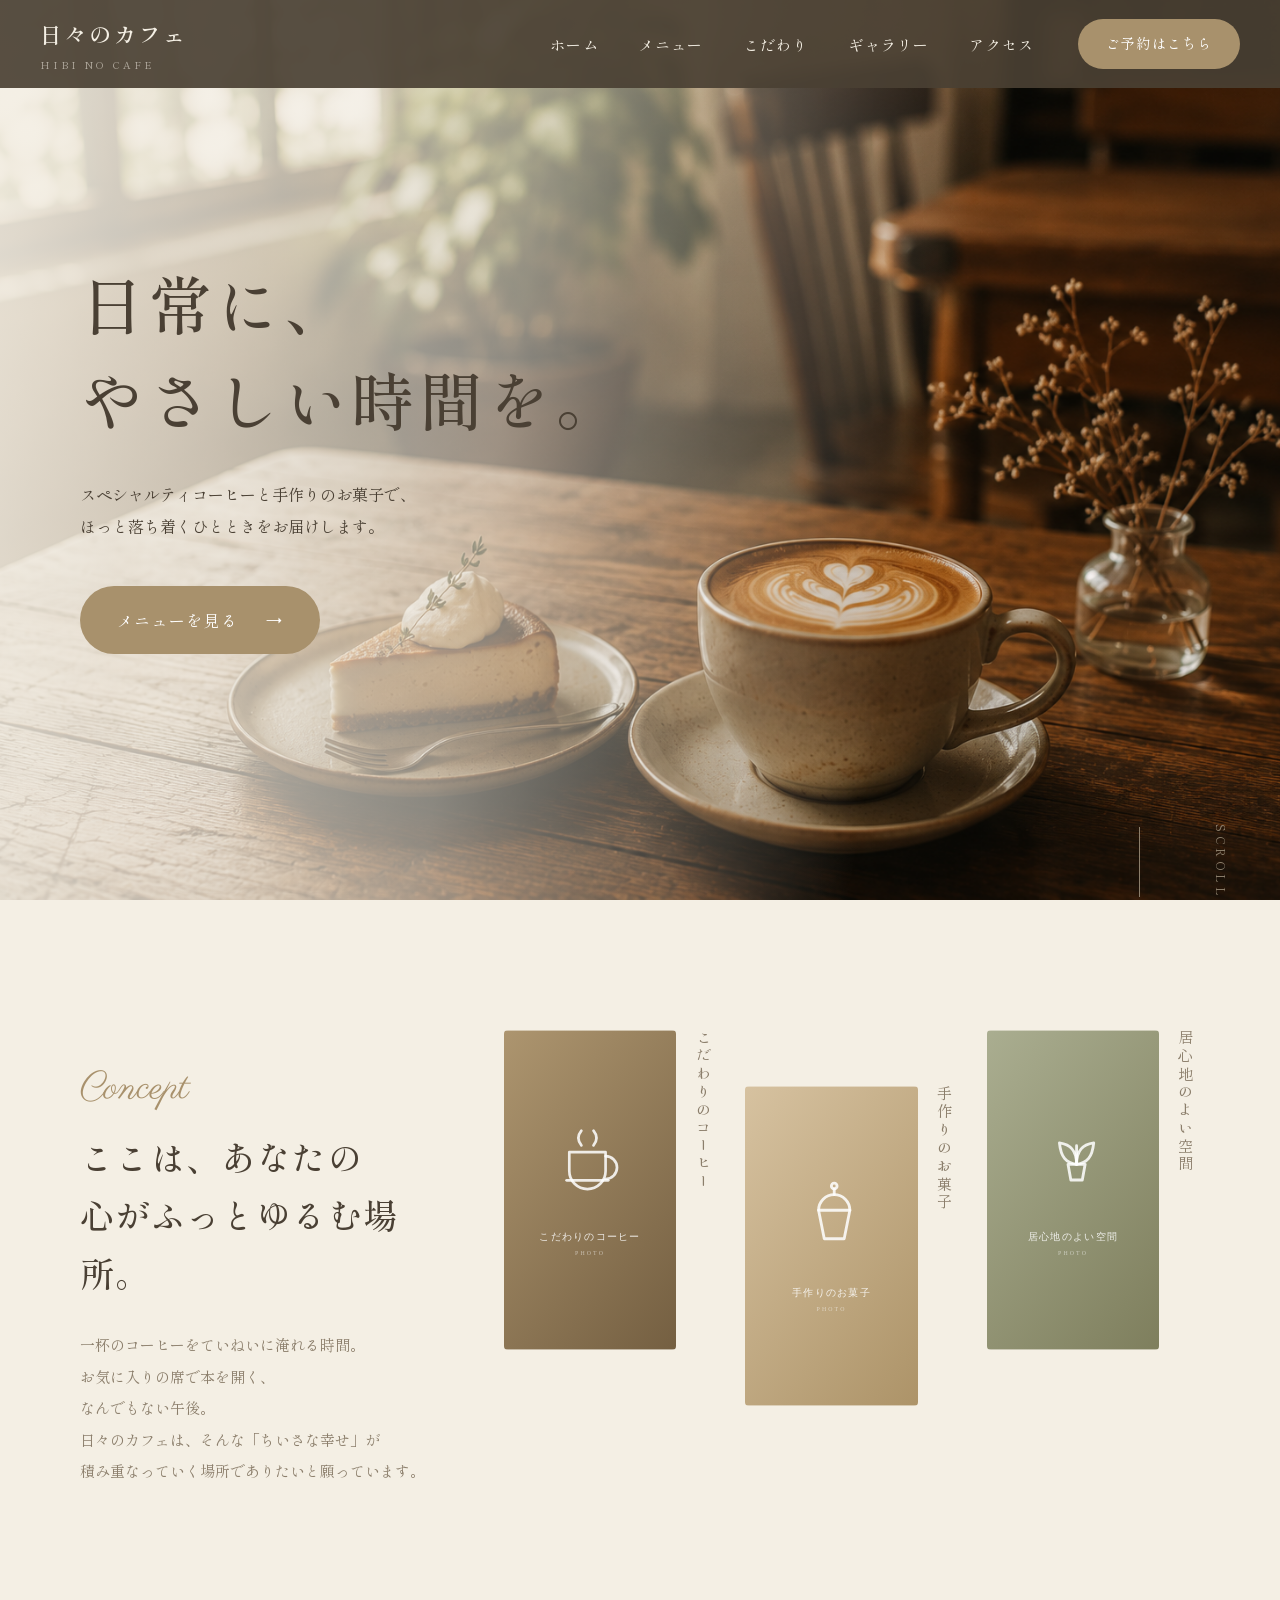
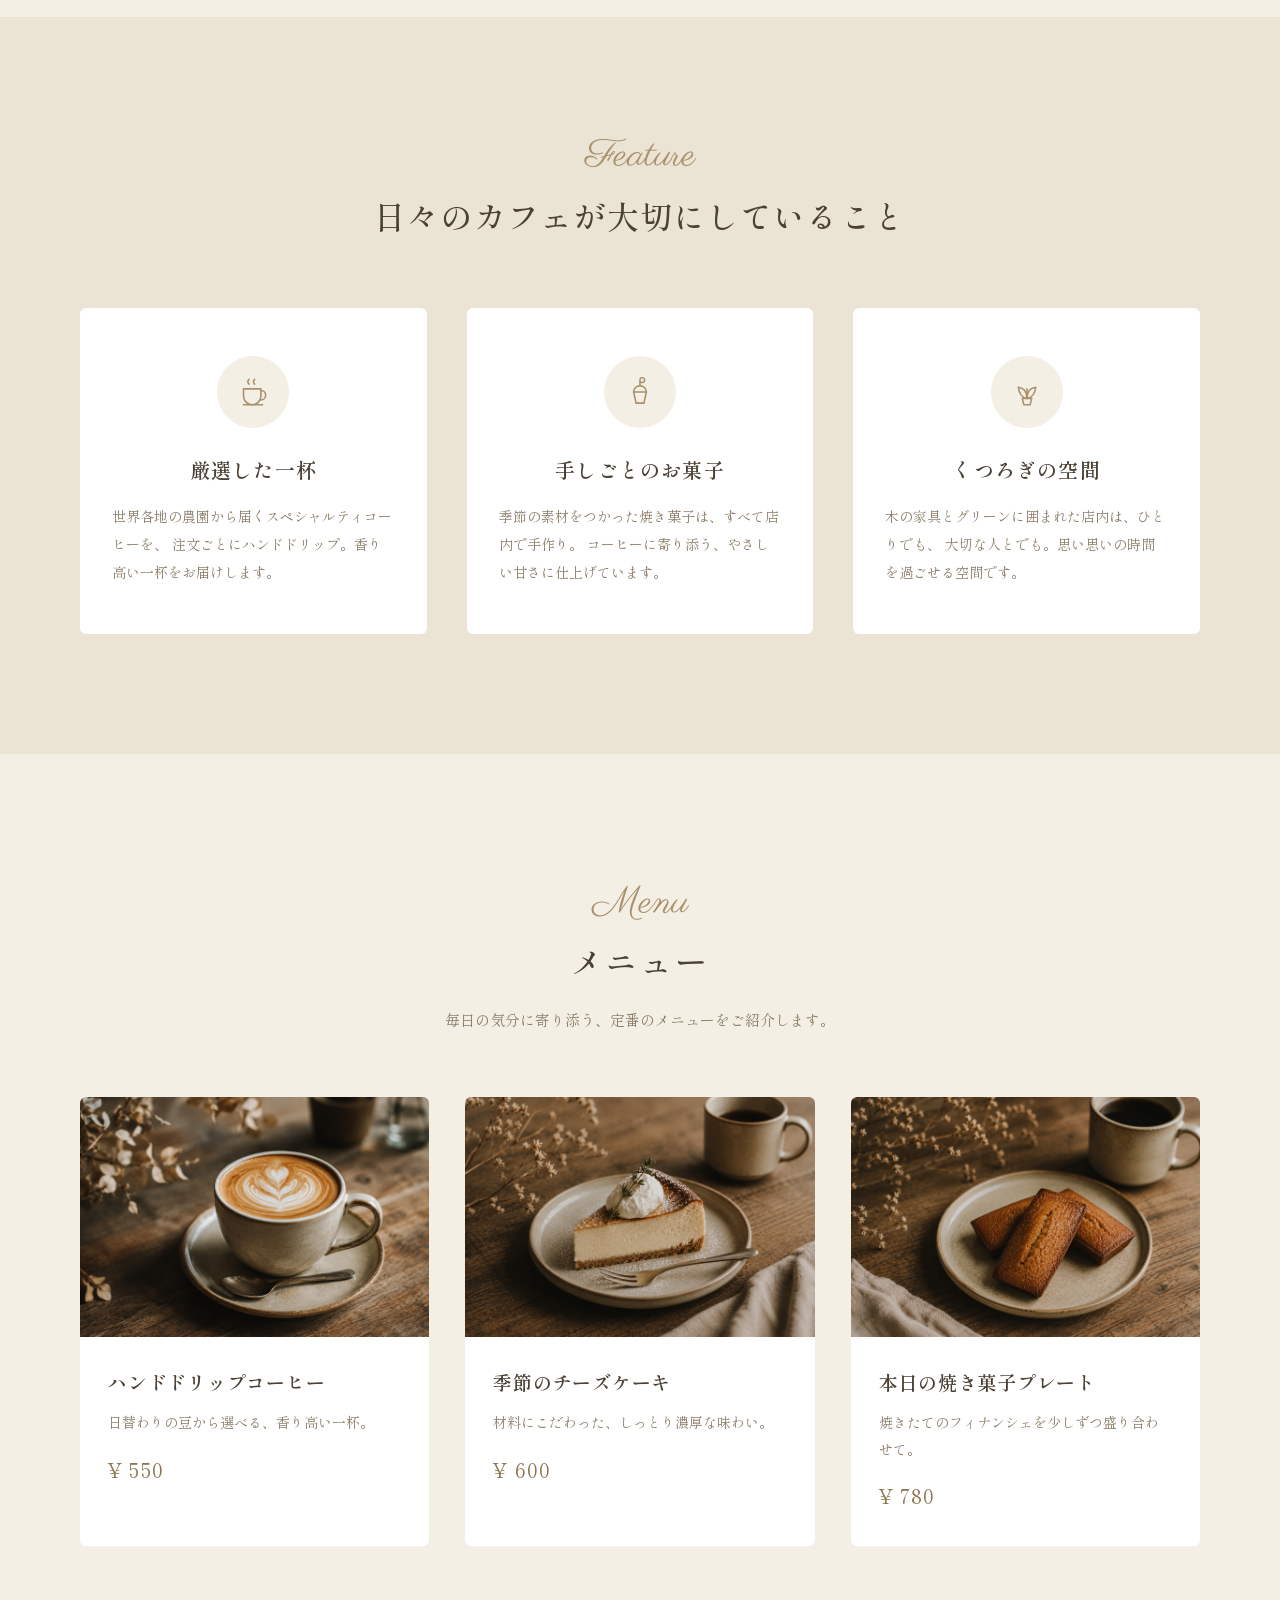
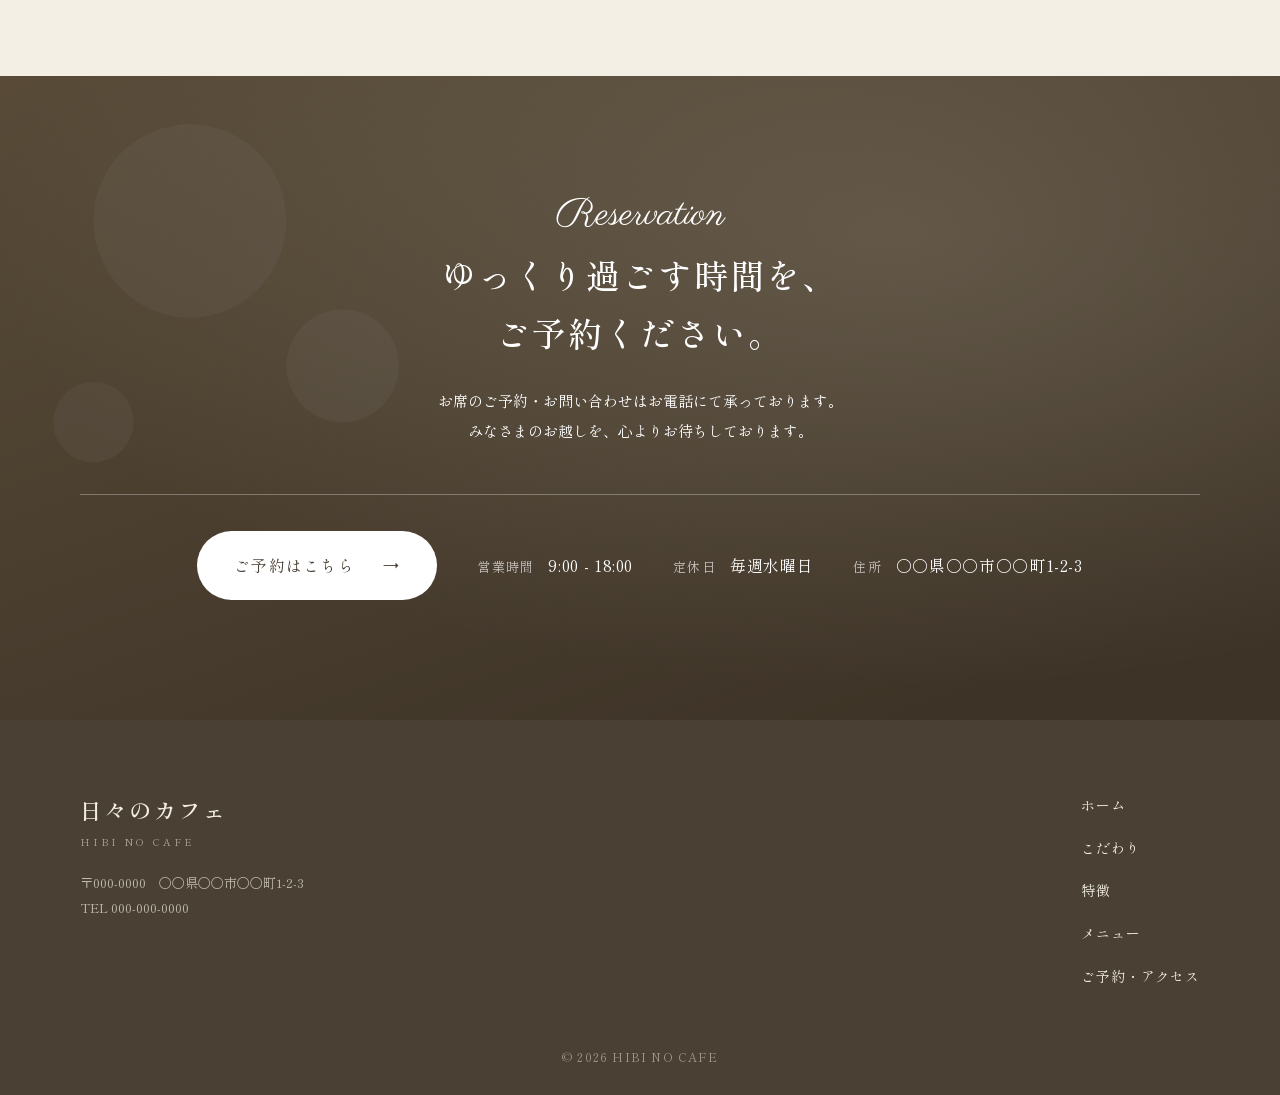
==== index.html @ e7a0b488 "Add files via upload" ====
<!DOCTYPE html>
<html lang="ja">
<head>
  <meta charset="UTF-8">
  <meta name="viewport" content="width=device-width, initial-scale=1.0">
  <title>日々のカフェ｜HIBI NO CAFE</title>
  <meta name="description" content="スペシャルティコーヒーと手作りのお菓子で、ほっと落ち着くひとときをお届けするカフェ「日々のカフェ」。">

  <!-- ファビコン -->
  <link rel="icon" href="./favicon/favicon.svg" type="image/svg+xml">

  <!-- Webフォント（Google Fonts） -->
  <link rel="preconnect" href="https://fonts.googleapis.com">
  <link rel="preconnect" href="https://fonts.gstatic.com" crossorigin>
  <link href="https://fonts.googleapis.com/css2?family=Shippori+Mincho:wght@400;500;600&family=Parisienne&display=swap" rel="stylesheet">

  <!-- CSS（reset.css を先に読み込む） -->
  <link rel="stylesheet" href="./assets/css/reset.css">
  <link rel="stylesheet" href="./assets/css/style.css">
</head>
<body>

  <!-- ヘッダー（parts/header.html を JS で読み込み） -->
  <div data-include="./parts/header.html"></div>

  <!-- ドロワーメニュー（parts/drawer.html を JS で読み込み） -->
  <div data-include="./parts/drawer.html"></div>

  <main>

    <!-- ============================================
         FV（ファーストビュー）
    ============================================= -->
    <section class="fv" id="fv">
      <div class="fv__bg">
        <img src="./assets/img/main-image.png" alt="やわらかな光が差し込む日々のカフェの店内">
      </div>

      <div class="fv__inner">
        <h1 class="fv__title">日常に、<br>やさしい時間を。</h1>
        <p class="fv__lead">
          スペシャルティコーヒーと手作りのお菓子で、<br>
          ほっと落ち着くひとときをお届けします。
        </p>
        <a href="#service" class="fv__button button">
          <span class="button__label">メニューを見る</span>
          <span class="button__arrow" aria-hidden="true">→</span>
        </a>
      </div>

      <span class="fv__scroll" aria-hidden="true">SCROLL</span>
    </section>


    <!-- ============================================
         コンセプト
    ============================================= -->
    <section class="concept" id="concept">
      <div class="concept__inner">
        <div class="concept__head">
          <p class="concept__label">Concept</p>
          <h2 class="concept__title">ここは、あなたの<br>心がふっとゆるむ場所。</h2>
          <p class="concept__text">
            一杯のコーヒーをていねいに淹れる時間。<br>
            お気に入りの席で本を開く、<br>なんでもない午後。<br>
            日々のカフェは、そんな「ちいさな幸せ」が<br>
            積み重なっていく場所でありたいと願っています。
          </p>
        </div>

        <div class="concept__gallery">
          <figure class="concept__item">
            <img class="concept__img" src="./assets/img/concept-01.svg" alt="ハンドドリップで淹れるコーヒー">
            <figcaption class="concept__caption">こだわりのコーヒー</figcaption>
          </figure>
          <figure class="concept__item concept__item--offset">
            <img class="concept__img" src="./assets/img/concept-02.svg" alt="店内で焼き上げる手作りのお菓子">
            <figcaption class="concept__caption">手作りのお菓子</figcaption>
          </figure>
          <figure class="concept__item">
            <img class="concept__img" src="./assets/img/concept-03.svg" alt="木の温もりを感じる落ち着いた店内">
            <figcaption class="concept__caption">居心地のよい空間</figcaption>
          </figure>
        </div>
      </div>
    </section>


    <!-- ============================================
         特徴
    ============================================= -->
    <section class="feature" id="feature">
      <div class="feature__inner">
        <header class="feature__head">
          <p class="feature__label">Feature</p>
          <h2 class="feature__title">日々のカフェが大切にしていること</h2>
        </header>

        <ul class="feature__list">
          <li class="feature__item">
            <span class="feature__icon" aria-hidden="true">
              <svg viewBox="0 0 48 48" fill="none" stroke="currentColor" stroke-width="2" stroke-linecap="round" stroke-linejoin="round">
                <path d="M12 20h22v9a11 11 0 0 1-22 0z"/>
                <path d="M34 22a6 6 0 0 1 0 12"/>
                <path d="M12 40h24"/>
                <path d="M19 14c-2-2-2-4 0-6"/>
                <path d="M26 14c-2-2-2-4 0-6"/>
              </svg>
            </span>
            <h3 class="feature__item-title">厳選した一杯</h3>
            <p class="feature__item-text">
              世界各地の農園から届くスペシャルティコーヒーを、
              注文ごとにハンドドリップ。香り高い一杯をお届けします。
            </p>
          </li>

          <li class="feature__item">
            <span class="feature__icon" aria-hidden="true">
              <svg viewBox="0 0 48 48" fill="none" stroke="currentColor" stroke-width="2" stroke-linecap="round" stroke-linejoin="round">
                <path d="M16 24h16l-3 14H19z"/>
                <path d="M16 24a8 8 0 0 1 16 0"/>
                <path d="M24 16v-6"/>
                <path d="M24 10a3 3 0 1 0 0-2"/>
              </svg>
            </span>
            <h3 class="feature__item-title">手しごとのお菓子</h3>
            <p class="feature__item-text">
              季節の素材をつかった焼き菓子は、すべて店内で手作り。
              コーヒーに寄り添う、やさしい甘さに仕上げています。
            </p>
          </li>

          <li class="feature__item">
            <span class="feature__icon" aria-hidden="true">
              <svg viewBox="0 0 48 48" fill="none" stroke="currentColor" stroke-width="2" stroke-linecap="round" stroke-linejoin="round">
                <path d="M18 32h12l-2 8H20z"/>
                <path d="M24 32c0-9-4-13-11-14 1 9 4 13 11 14z"/>
                <path d="M24 32c0-9 4-13 11-14-1 9-4 13-11 14z"/>
                <path d="M24 32V20"/>
              </svg>
            </span>
            <h3 class="feature__item-title">くつろぎの空間</h3>
            <p class="feature__item-text">
              木の家具とグリーンに囲まれた店内は、ひとりでも、
              大切な人とでも。思い思いの時間を過ごせる空間です。
            </p>
          </li>
        </ul>
      </div>
    </section>


    <!-- ============================================
         商品 / サービス（メニュー）
    ============================================= -->
    <section class="service" id="service">
      <div class="service__inner">
        <header class="service__head">
          <p class="service__label">Menu</p>
          <h2 class="service__title">メニュー</h2>
          <p class="service__text">毎日の気分に寄り添う、定番のメニューをご紹介します。</p>
        </header>

        <div class="service__list">
          <article class="service__card">
            <div class="service__thumb">
              <img src="./assets/img/coffee1.png" alt="ハンドドリップコーヒー">
            </div>
            <div class="service__body">
              <h3 class="service__name">ハンドドリップコーヒー</h3>
              <p class="service__desc">日替わりの豆から選べる、香り高い一杯。</p>
              <p class="service__price">¥ 550</p>
            </div>
          </article>

          <article class="service__card">
            <div class="service__thumb">
              <img src="./assets/img/sweets1.png" alt="季節のチーズケーキ">
            </div>
            <div class="service__body">
              <h3 class="service__name">季節のチーズケーキ</h3>
              <p class="service__desc">材料にこだわった、しっとり濃厚な味わい。</p>
              <p class="service__price">¥ 600</p>
            </div>
          </article>

          <article class="service__card">
            <div class="service__thumb">
              <img src="./assets/img/sweets2.png" alt="本日の焼き菓子プレート">
            </div>
            <div class="service__body">
              <h3 class="service__name">本日の焼き菓子プレート</h3>
              <p class="service__desc">焼きたてのフィナンシェを少しずつ盛り合わせて。</p>
              <p class="service__price">¥ 780</p>
            </div>
          </article>
        </div>
      </div>
    </section>


    <!-- ============================================
         CTA（予約・アクセス）
    ============================================= -->
    <section class="cta" id="cta">
      <div class="cta__bg">
        <img src="./assets/img/cta.svg" alt="">
      </div>
      <div class="cta__inner">
        <p class="cta__label">Reservation</p>
        <h2 class="cta__title">ゆっくり過ごす時間を、<br>ご予約ください。</h2>
        <p class="cta__text">
          お席のご予約・お問い合わせはお電話にて承っております。<br>
          みなさまのお越しを、心よりお待ちしております。
        </p>
        <!-- 予約ボタンと営業情報をラップ：横並び時の余白と上線を統一する -->
        <div class="cta__bottom">
          <a href="tel:000-000-0000" class="cta__button button button--light">
            <span class="button__label">ご予約はこちら</span>
            <span class="button__arrow" aria-hidden="true">→</span>
          </a>

          <dl class="cta__info">
            <div class="cta__info-row">
              <dt class="cta__info-label">営業時間</dt>
              <dd class="cta__info-data">9:00 - 18:00</dd>
            </div>
            <div class="cta__info-row">
              <dt class="cta__info-label">定休日</dt>
              <dd class="cta__info-data">毎週水曜日</dd>
            </div>
            <div class="cta__info-row">
              <dt class="cta__info-label">住所</dt>
              <dd class="cta__info-data">○○県○○市○○町1-2-3</dd>
            </div>
          </dl>
        </div>
      </div>
    </section>

  </main>

  <!-- フッター（parts/footer.html を JS で読み込み） -->
  <div data-include="./parts/footer.html"></div>

  <script src="./assets/js/main.js"></script>
</body>
</html>
---- assets/css/style.css ----
@charset "UTF-8";
/* ============================================================
   Sass 変数 & mixin
   - このファイル（style.scss）がソースです
   - コンパイルすると同じ階層に style.css が出力されます
   - HTML からは style.css を読み込みます
============================================================ */
/* ============================================================
   カラー・フォント・レイアウト（CSSカスタムプロパティ）
============================================================ */
:root {
  /* カラー */
  --color-bg: #f4efe4; /* ベースの生成り色 */
  --color-bg-deep: #ebe3d3; /* 一段濃い背景色 */
  --color-text: #4a4034; /* 基本のテキスト（こげ茶） */
  --color-text-light: #8b7e6b; /* 補助テキスト */
  --color-accent: #a8916c; /* ボタンなどのアクセント（茶） */
  --color-accent-dark: #8d764f; /* アクセントの濃い色 */
  --color-white: #ffffff;
  /* フォント */
  --font-mincho: "Shippori Mincho", "Yu Mincho", "游明朝", serif;
  --font-script: "Parisienne", cursive;
  /* レイアウト */
  --container: 1200px; /* コンテンツ最大幅 */
  --header-height: 88px; /* ヘッダーの高さ */
}

/* ============================================================
   ベース
============================================================ */
html {
  scroll-behavior: smooth;
  overflow-x: hidden;
}

body {
  font-family: var(--font-mincho);
  color: var(--color-text);
  background-color: var(--color-bg);
  line-height: 1.8;
  font-size: 16px;
  overflow-x: hidden;
  -webkit-font-smoothing: antialiased;
}
body.is-drawer-open {
  overflow: hidden;
}

img {
  display: block;
}

.concept__inner,
.feature__inner,
.service__inner,
.cta__inner,
.footer__inner {
  width: 100%;
  max-width: var(--container);
  margin: 0 auto;
  padding-left: 40px;
  padding-right: 40px;
}

section[id] {
  scroll-margin-top: var(--header-height);
}

/* ============================================================
   共通：見出しラベル（Concept / Feature など筆記体の小見出し）
============================================================ */
.concept__label,
.feature__label,
.service__label,
.cta__label {
  font-family: var(--font-script);
  font-size: 38px;
  line-height: 1;
  color: var(--color-accent);
}

/* ============================================================
   共通：ボタン
============================================================ */
.button {
  display: inline-flex;
  align-items: center;
  justify-content: center;
  gap: 28px;
  min-width: 240px;
  padding: 20px 34px;
  background-color: var(--color-accent);
  color: var(--color-white);
  font-size: 16px;
  letter-spacing: 0.08em;
  border-radius: 999px;
  transition: background-color 0.3s ease, transform 0.3s ease;
}
.button__arrow {
  transition: transform 0.3s ease;
}
.button:hover {
  background-color: var(--color-accent-dark);
  transform: translateY(-3px);
}
.button:hover .button__arrow {
  transform: translateX(6px);
}
.button--light {
  background-color: var(--color-white);
  color: var(--color-text);
}
.button--light:hover {
  background-color: var(--color-bg);
}

/* ============================================================
   ヘッダー
============================================================ */
.header {
  position: fixed;
  top: 0;
  left: 0;
  z-index: 100;
  width: 100%;
  height: var(--header-height);
  transition: background-color 0.3s ease, box-shadow 0.3s ease;
}
.header.is-scrolled {
  background-color: rgba(244, 239, 228, 0.95);
  box-shadow: 0 2px 16px rgba(74, 64, 52, 0.08);
}
.header__inner {
  display: flex;
  align-items: center;
  height: 100%;
  padding: 0 40px;
  background-color: rgba(74, 64, 52, 0.92);
}
.header__logo {
  display: block;
  margin-right: auto;
}
.header__logo-main {
  display: block;
  font-size: 22px;
  font-weight: 600;
  letter-spacing: 0.12em;
  color: var(--color-bg);
}
.header__logo-sub {
  display: block;
  margin-top: 2px;
  font-size: 10px;
  letter-spacing: 0.3em;
  color: rgba(244, 239, 228, 0.6);
}
.header__nav-list {
  display: flex;
  gap: 40px;
}
.header__nav-link {
  position: relative;
  font-size: 15px;
  letter-spacing: 0.08em;
  padding-bottom: 4px;
  color: var(--color-bg);
}
.header__nav-link::after {
  content: "";
  position: absolute;
  left: 0;
  bottom: 0;
  width: 100%;
  height: 1px;
  background-color: var(--color-accent);
  transform: scaleX(0);
  transform-origin: left;
  transition: transform 0.3s ease;
}
.header__nav-link:hover::after {
  transform: scaleX(1);
}
.header__reserve {
  margin-left: 44px;
  padding: 12px 28px;
  background-color: var(--color-accent);
  color: var(--color-white);
  font-size: 14px;
  letter-spacing: 0.08em;
  border-radius: 999px;
  transition: background-color 0.3s ease;
}
.header__reserve:hover {
  background-color: var(--color-accent-dark);
}
.header__burger {
  display: none;
  width: 40px;
  height: 40px;
  margin-left: 24px;
  flex-direction: column;
  justify-content: center;
  align-items: center;
  gap: 7px;
}
.header__burger.is-open .header__burger-line:nth-child(1) {
  transform: translateY(8.5px) rotate(45deg);
}
.header__burger.is-open .header__burger-line:nth-child(2) {
  opacity: 0;
}
.header__burger.is-open .header__burger-line:nth-child(3) {
  transform: translateY(-8.5px) rotate(-45deg);
}
.header__burger-line {
  display: block;
  width: 26px;
  height: 1.5px;
  background-color: var(--color-bg);
  transition: transform 0.3s ease, opacity 0.3s ease;
}

/* ============================================================
   ドロワーメニュー
============================================================ */
.drawer {
  position: fixed;
  inset: 0;
  z-index: 90;
  visibility: hidden;
  opacity: 0;
  overflow: hidden;
  transition: opacity 0.3s ease, visibility 0.3s ease;
}
.drawer.is-open {
  visibility: visible;
  opacity: 1;
}
.drawer.is-open .drawer__body {
  transform: translateX(0);
}
.drawer__overlay {
  position: absolute;
  inset: 0;
  background-color: rgba(40, 34, 27, 0.45);
}
.drawer__body {
  position: absolute;
  top: 0;
  right: 0;
  width: 320px;
  max-width: 80%;
  height: 100%;
  padding: 120px 40px 40px;
  background-color: var(--color-bg);
  transform: translateX(100%);
  transition: transform 0.4s ease;
}
.drawer__logo {
  font-size: 20px;
  font-weight: 600;
  letter-spacing: 0.12em;
  margin-bottom: 32px;
}
.drawer__item + .drawer__item {
  border-top: 1px solid rgba(74, 64, 52, 0.12);
}
.drawer__link {
  display: block;
  padding: 18px 4px;
  font-size: 16px;
  letter-spacing: 0.06em;
}
.drawer__reserve {
  display: block;
  margin-top: 32px;
  padding: 16px;
  text-align: center;
  background-color: var(--color-accent);
  color: var(--color-white);
  border-radius: 999px;
  letter-spacing: 0.08em;
}

/* ============================================================
   FV（ファーストビュー）
============================================================ */
.fv {
  position: relative;
  display: flex;
  align-items: center;
  min-height: 100vh;
  padding: var(--header-height) 0 80px;
  overflow: hidden;
}
.fv::before {
  content: "";
  position: absolute;
  inset: 0;
  z-index: -1;
  background: linear-gradient(100deg, rgba(244, 239, 228, 0.92) 0%, rgba(244, 239, 228, 0.55) 40%, rgba(244, 239, 228, 0) 70%);
}
.fv__bg {
  position: absolute;
  inset: 0;
  z-index: -2;
}
.fv__bg img {
  width: 100%;
  height: 100%;
  -o-object-fit: cover;
     object-fit: cover;
}
.fv__inner {
  width: 100%;
  max-width: var(--container);
  margin: 0 auto;
  padding: 0 40px;
}
.fv__title {
  font-size: 64px;
  font-weight: 500;
  line-height: 1.5;
  letter-spacing: 0.06em;
}
.fv__lead {
  margin-top: 32px;
  font-size: 16px;
  line-height: 2;
  color: var(--color-text);
}
.fv__button {
  margin-top: 44px;
}
.fv__scroll {
  position: absolute;
  right: 48px;
  bottom: 0;
  display: flex;
  flex-direction: column;
  align-items: center;
  gap: 70px;
  font-size: 12px;
  letter-spacing: 0.3em;
  writing-mode: vertical-rl;
  color: var(--color-text-light);
}
.fv__scroll::after {
  content: "";
  width: 1px;
  height: 70px;
  background-color: var(--color-text-light);
  animation: scrollLine 2s ease-in-out infinite;
}

@keyframes scrollLine {
  0% {
    transform: scaleY(0);
    transform-origin: top;
  }
  40% {
    transform: scaleY(1);
    transform-origin: top;
  }
  60% {
    transform: scaleY(1);
    transform-origin: bottom;
  }
  100% {
    transform: scaleY(0);
    transform-origin: bottom;
  }
}
/* ============================================================
   コンセプト
============================================================ */
.concept {
  padding: 130px 0;
}
.concept__inner {
  display: flex;
  align-items: flex-start;
  gap: 64px;
}
.concept__head {
  flex-shrink: 0;
  width: 360px;
  padding-top: 40px;
}
.concept__title {
  margin-top: 20px;
  font-size: 34px;
  font-weight: 500;
  line-height: 1.7;
  letter-spacing: 0.04em;
}
.concept__text {
  margin-top: 28px;
  font-size: 15px;
  line-height: 2.1;
  color: var(--color-text-light);
}
.concept__gallery {
  display: flex;
  gap: 28px;
  flex: 1;
}
.concept__item {
  margin: 0;
  display: flex;
  align-items: flex-start;
  gap: 14px;
  flex: 1;
}
.concept__item--offset {
  margin-top: 56px;
}
.concept__img {
  width: 100%;
  min-width: 120px;
  height: 320px;
  -o-object-fit: cover;
     object-fit: cover;
  border-radius: 4px;
}
.concept__caption {
  writing-mode: vertical-rl;
  font-size: 15px;
  letter-spacing: 0.2em;
  color: var(--color-text-light);
  white-space: nowrap;
}

/* ============================================================
   特徴
============================================================ */
.feature {
  padding: 120px 0;
  background-color: var(--color-bg-deep);
}
.feature__head {
  text-align: center;
}
.feature__title {
  margin-top: 12px;
  font-size: 32px;
  font-weight: 500;
  letter-spacing: 0.04em;
}
.feature__list {
  display: flex;
  gap: 40px;
  margin-top: 64px;
}
.feature__item {
  flex: 1;
  padding: 48px 32px;
  background-color: var(--color-white);
  border-radius: 6px;
  text-align: center;
}
.feature__icon {
  display: flex;
  align-items: center;
  justify-content: center;
  width: 72px;
  height: 72px;
  margin: 0 auto;
  border-radius: 50%;
  background-color: var(--color-bg);
  color: var(--color-accent);
}
.feature__icon svg {
  width: 38px;
  height: 38px;
}
.feature__item-title {
  margin-top: 24px;
  font-size: 20px;
  font-weight: 600;
  letter-spacing: 0.06em;
}
.feature__item-text {
  margin-top: 14px;
  font-size: 14px;
  line-height: 2;
  color: var(--color-text-light);
  text-align: left;
}

/* ============================================================
   商品 / サービス（メニュー）
============================================================ */
.service {
  padding: 130px 0;
}
.service__head {
  text-align: center;
}
.service__title {
  margin-top: 10px;
  font-size: 32px;
  font-weight: 500;
  letter-spacing: 0.08em;
}
.service__text {
  margin-top: 16px;
  font-size: 15px;
  color: var(--color-text-light);
}
.service__list {
  display: flex;
  gap: 36px;
  margin-top: 64px;
}
.service__card {
  flex: 1;
  background-color: var(--color-white);
  border-radius: 6px;
  overflow: hidden;
  transition: transform 0.3s ease, box-shadow 0.3s ease;
}
.service__card:hover {
  transform: translateY(-6px);
  box-shadow: 0 16px 30px rgba(74, 64, 52, 0.12);
}
.service__thumb img {
  width: 100%;
  height: 240px;
  -o-object-fit: cover;
     object-fit: cover;
}
.service__body {
  padding: 28px 28px 32px;
}
.service__name {
  font-size: 19px;
  font-weight: 600;
  letter-spacing: 0.04em;
}
.service__desc {
  margin-top: 10px;
  font-size: 14px;
  line-height: 1.9;
  color: var(--color-text-light);
}
.service__price {
  margin-top: 16px;
  font-size: 20px;
  letter-spacing: 0.06em;
  color: var(--color-accent-dark);
}

/* ============================================================
   CTA（予約・アクセス）
============================================================ */
.cta {
  position: relative;
  padding: 120px 0;
  overflow: hidden;
}
.cta::before {
  content: "";
  position: absolute;
  inset: 0;
  z-index: -1;
  background-color: rgba(48, 40, 31, 0.55);
}
.cta__bg {
  position: absolute;
  inset: 0;
  z-index: -2;
}
.cta__bg img {
  width: 100%;
  height: 100%;
  -o-object-fit: cover;
     object-fit: cover;
}
.cta__inner {
  text-align: center;
  color: var(--color-white);
}
.cta__label {
  color: var(--color-white);
}
.cta__title {
  margin-top: 12px;
  font-size: 34px;
  font-weight: 500;
  line-height: 1.7;
  letter-spacing: 0.06em;
}
.cta__text {
  margin-top: 24px;
  font-size: 15px;
  line-height: 2;
}
.cta__bottom {
  display: flex;
  flex-wrap: wrap;
  justify-content: center;
  align-items: center;
  gap: 40px;
  margin-top: 48px;
  padding-top: 36px;
  border-top: 1px solid rgba(255, 255, 255, 0.3);
}
.cta__info {
  display: inline-flex;
  flex-wrap: wrap;
  justify-content: center;
  gap: 14px 40px;
}
.cta__info-row {
  display: flex;
  align-items: baseline;
  gap: 14px;
}
.cta__info-label {
  font-size: 13px;
  letter-spacing: 0.1em;
  color: rgba(255, 255, 255, 0.7);
}
.cta__info-data {
  font-size: 16px;
  letter-spacing: 0.04em;
}

/* ============================================================
   フッター
============================================================ */
.footer {
  padding: 70px 0 28px;
  background-color: var(--color-text);
  color: var(--color-bg);
}
.footer__inner {
  display: flex;
  justify-content: space-between;
  gap: 40px;
}
.footer__logo {
  font-size: 22px;
  font-weight: 600;
  letter-spacing: 0.12em;
}
.footer__logo-sub {
  margin-top: 4px;
  font-size: 10px;
  letter-spacing: 0.3em;
  color: rgba(244, 239, 228, 0.6);
}
.footer__address {
  margin-top: 20px;
  font-size: 13px;
  line-height: 1.9;
  color: rgba(244, 239, 228, 0.7);
}
.footer__nav-list {
  display: flex;
  flex-direction: column;
  gap: 14px;
}
.footer__nav-link {
  font-size: 14px;
  letter-spacing: 0.06em;
  transition: color 0.3s ease;
}
.footer__nav-link:hover {
  color: var(--color-accent);
}
.footer__copyright {
  margin-top: 56px;
  text-align: center;
  font-size: 12px;
  letter-spacing: 0.1em;
  color: rgba(244, 239, 228, 0.5);
}

/* ============================================================
   レスポンシブ：タブレット（1024px以下）
============================================================ */
@media (max-width: 1024px) {
  .header__nav,
  .header__reserve {
    display: none;
  }
  .header__burger {
    display: flex;
  }
  .fv__title {
    font-size: 48px;
  }
  .fv__scroll {
    right: 24px;
  }
  .concept {
    padding: 90px 0;
  }
  .concept__inner {
    flex-direction: column;
    gap: 48px;
  }
  .concept__head {
    width: 100%;
    padding-top: 0;
  }
  .concept__item--offset {
    margin-top: 0;
  }
  .concept__img {
    height: 260px;
  }
  .feature {
    padding: 90px 0;
  }
  .service {
    padding: 90px 0;
  }
  .service__thumb img {
    height: 280px;
  }
  .cta {
    padding: 90px 0;
  }
  .footer__inner {
    flex-direction: column;
    gap: 32px;
  }
}
/* ============================================================
   レスポンシブ：中間サイズ（800px以下）
   - 特徴・メニューはここで3カラム → 縦並びに切り替え
============================================================ */
@media (max-width: 800px) {
  .feature__list {
    flex-direction: column;
    gap: 24px;
    margin-top: 48px;
  }
  .service__list {
    flex-direction: column;
    gap: 28px;
    margin-top: 48px;
  }
}
/* ============================================================
   FV：650px以下は背景画像の上に薄い白オーバーレイを敷いて文字を読みやすくする
   - 既定の .fv::before（左から右へ抜けるグラデーション）を、画面全体を覆う
     薄い白の半透明レイヤーに差し替える
============================================================ */
@media (max-width: 650px) {
  .fv::before {
    background: rgba(255, 255, 255, 0.4);
  }
}
/* ============================================================
   レスポンシブ：スマートフォン（600px以下）
============================================================ */
@media (max-width: 600px) {
  .concept__inner,
  .feature__inner,
  .service__inner,
  .cta__inner,
  .footer__inner,
  .fv__inner {
    padding-left: 20px;
    padding-right: 20px;
  }
  .header__inner {
    padding: 0 24px;
  }
  .button {
    width: 100%;
    min-width: 0;
  }
  .fv__title {
    font-size: 36px;
  }
  .fv__lead {
    margin-top: 24px;
    font-size: 15px;
  }
  .fv__scroll {
    display: none;
  }
  .concept__label,
  .feature__label,
  .service__label,
  .cta__label {
    font-size: 32px;
  }
  .concept__title,
  .cta__title {
    font-size: 26px;
  }
  .feature__title,
  .service__title {
    font-size: 24px;
  }
  .concept__inner {
    align-items: center;
  }
  .concept__head {
    text-align: center;
  }
  .concept__gallery {
    flex-direction: column;
    gap: 16px;
  }
  .concept__item {
    flex-direction: column;
    align-items: center;
    gap: 10px;
  }
  .concept__img {
    width: 250px;
    height: 180px;
  }
  .concept__caption {
    writing-mode: horizontal-tb;
    text-align: center;
  }
  .feature__item {
    padding: 36px 24px;
  }
  .service__body {
    padding: 24px 22px 28px;
  }
  .cta__info {
    flex-direction: column;
    align-items: flex-start;
    text-align: left;
    gap: 12px;
  }
}/*# sourceMappingURL=style.css.map */
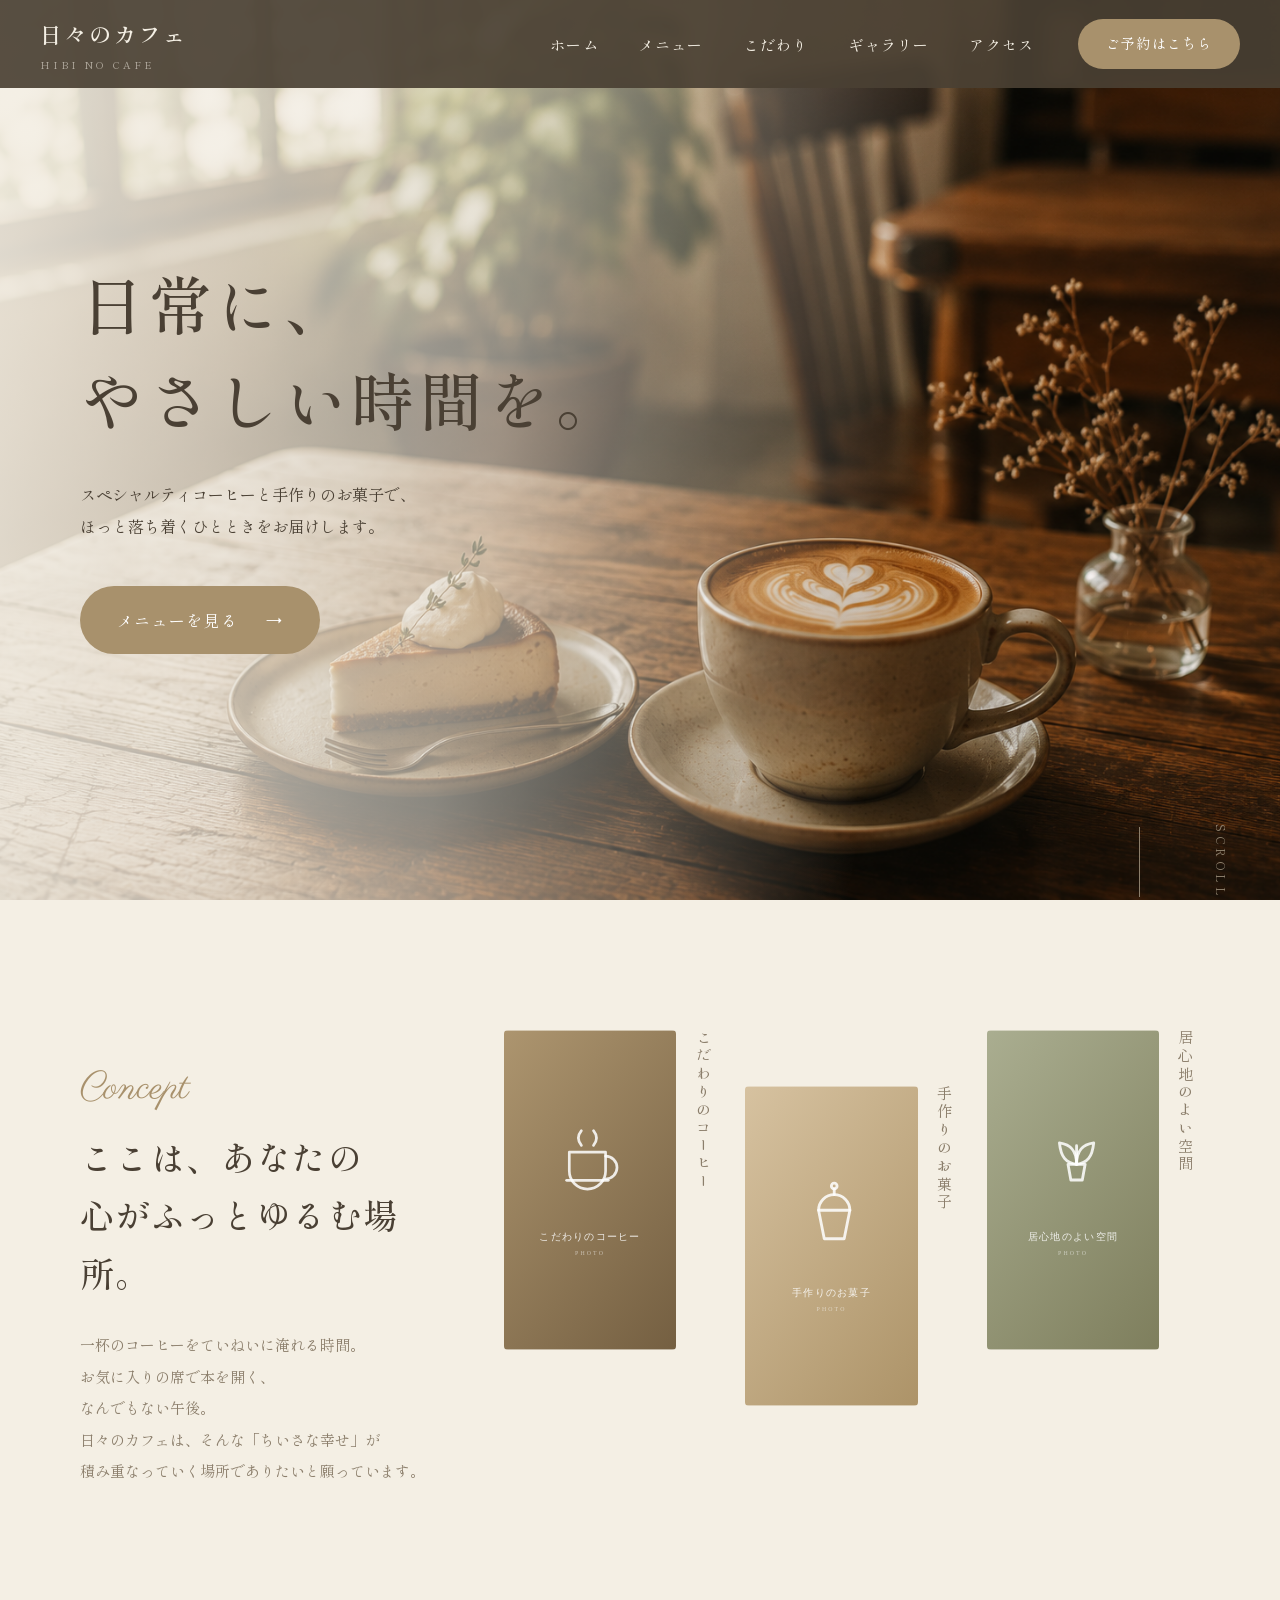
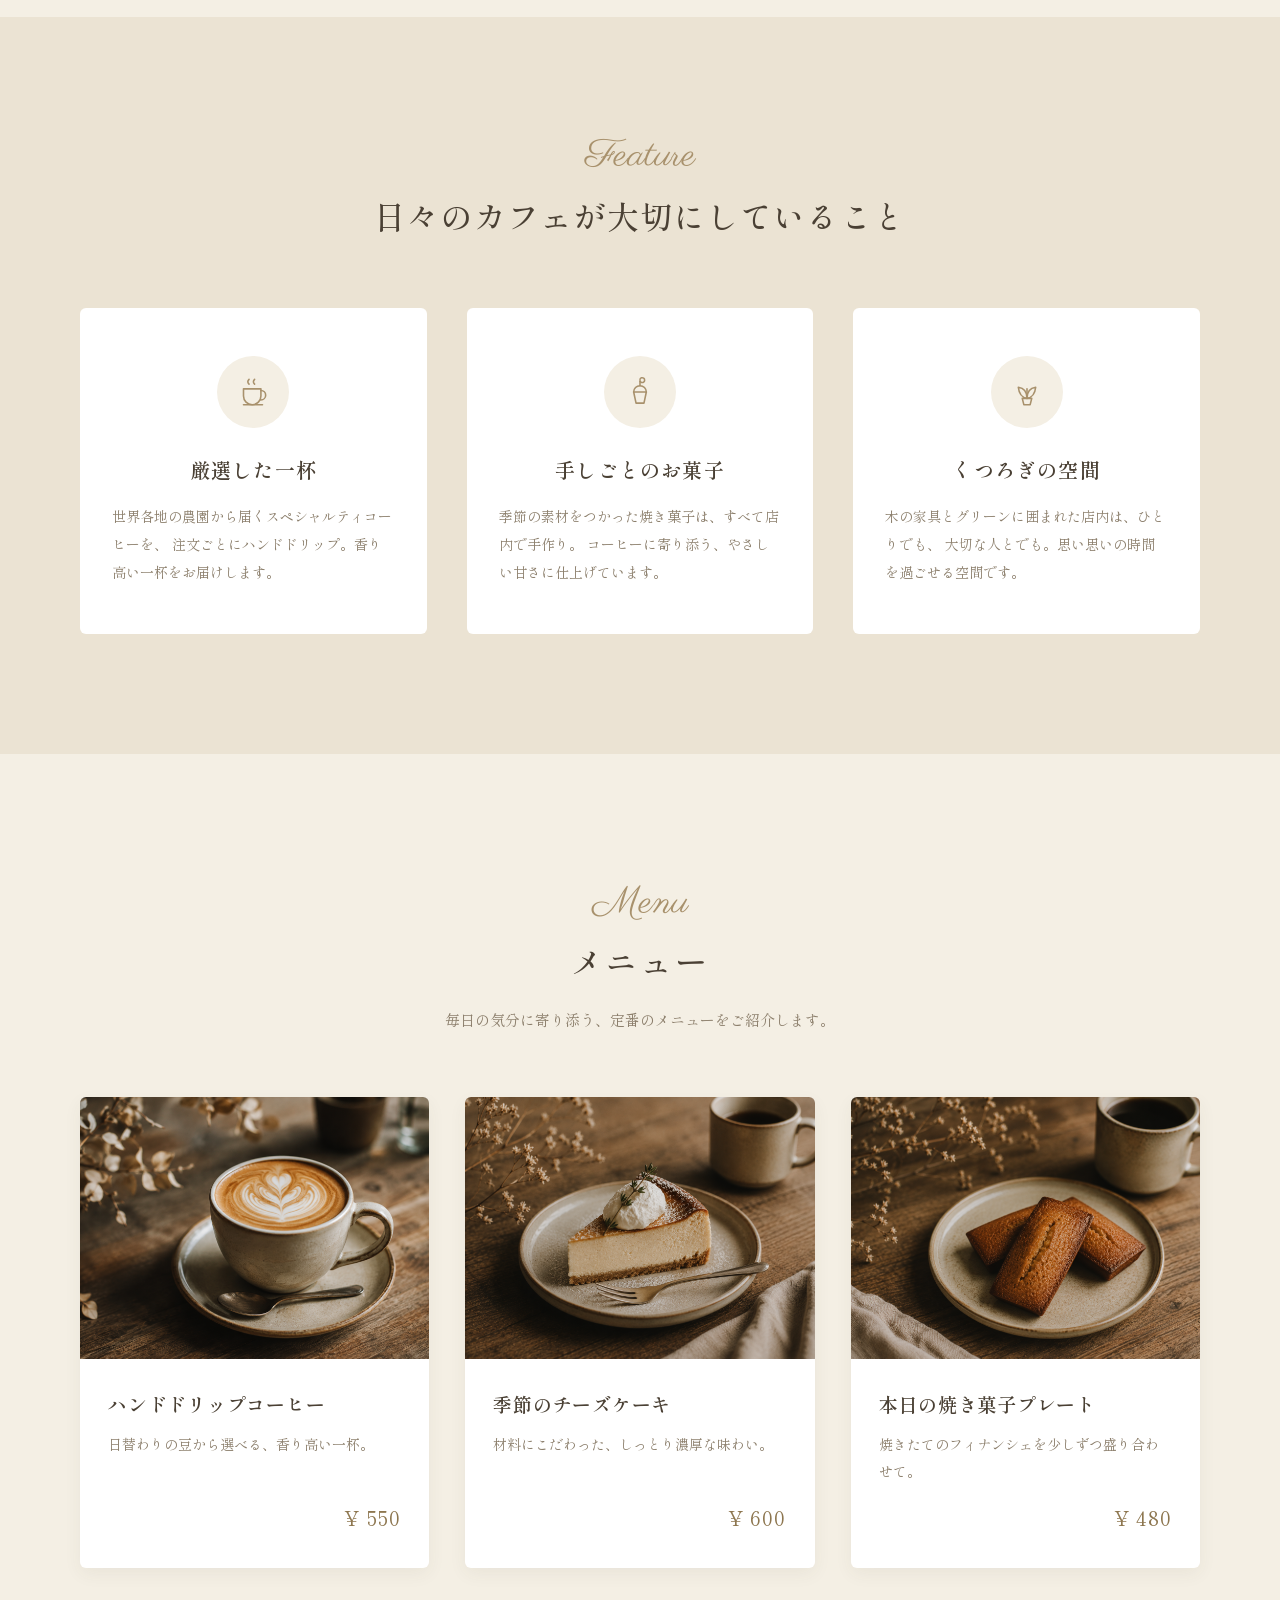
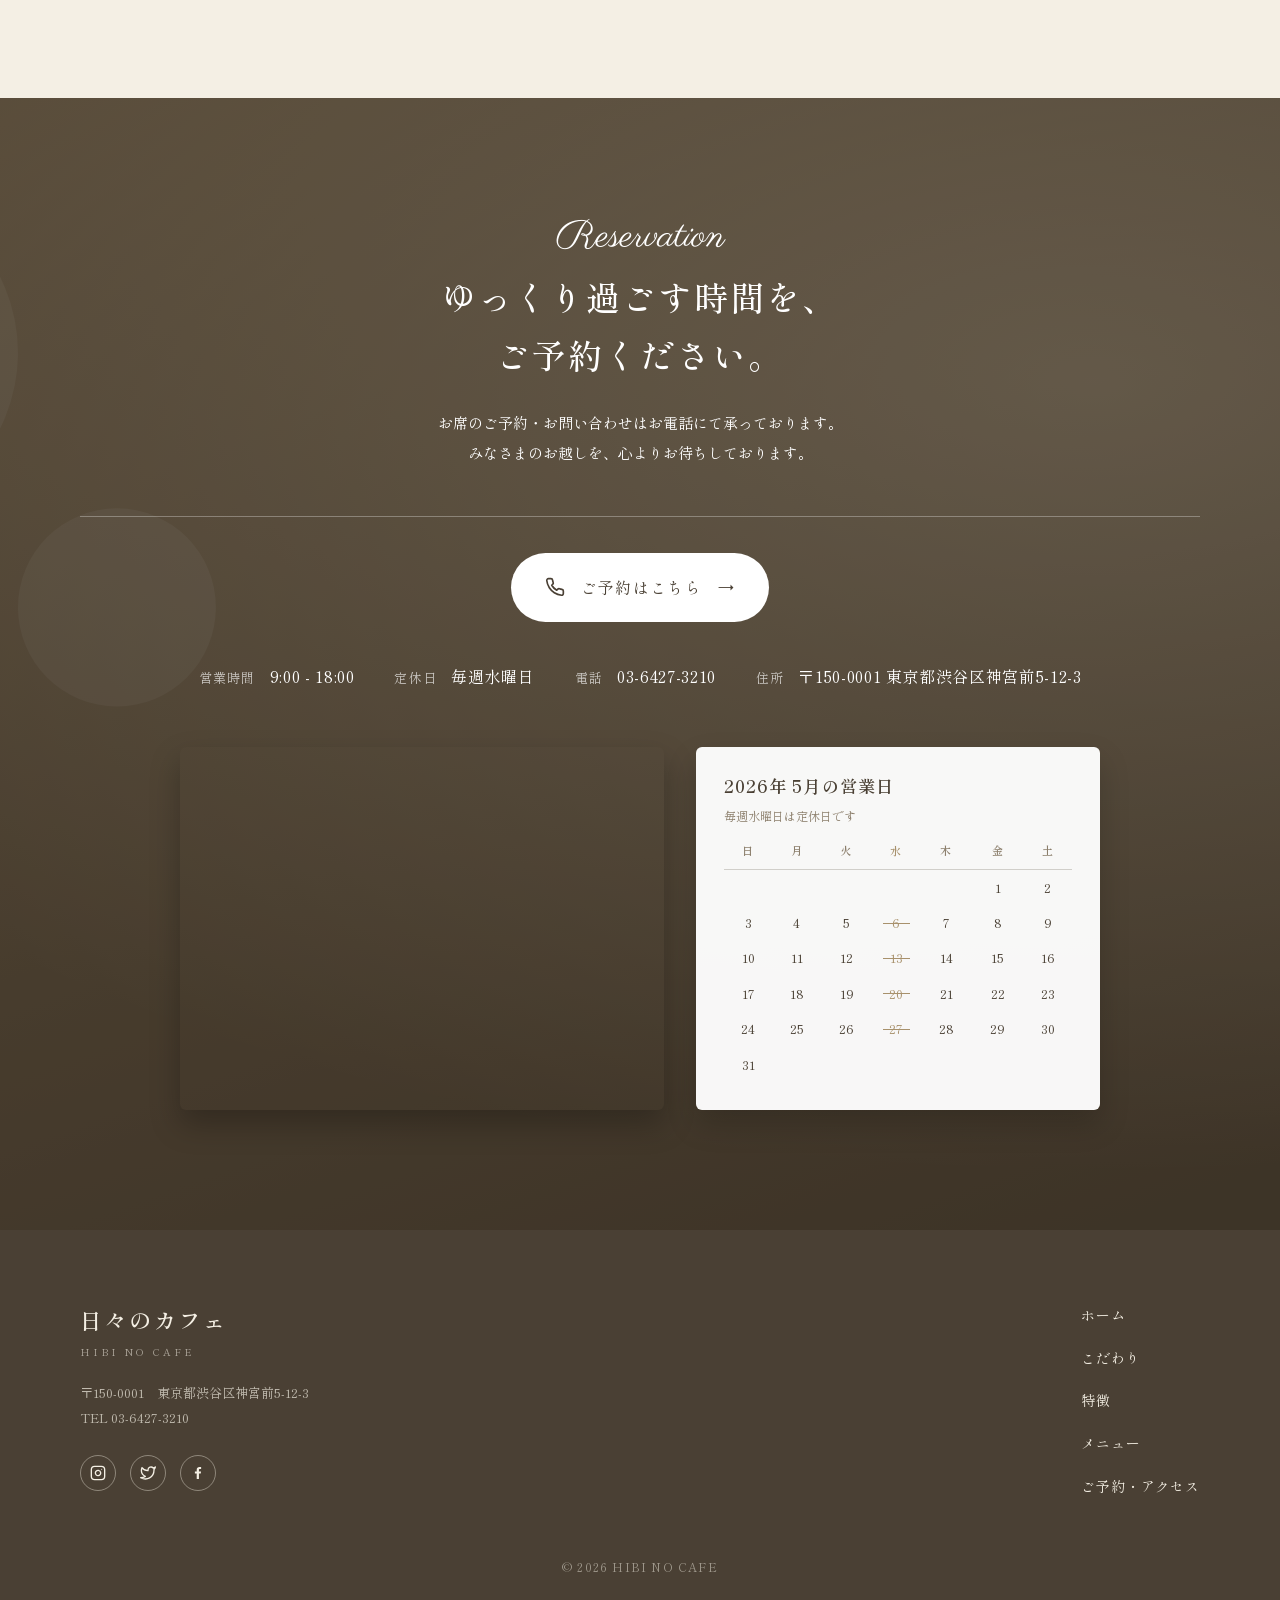
==== commit 17673705: "Add files via upload" ====
--- a/index.html
+++ b/index.html
@@ -191,7 +191,7 @@
             <div class="service__body">
               <h3 class="service__name">本日の焼き菓子プレート</h3>
               <p class="service__desc">焼きたてのフィナンシェを少しずつ盛り合わせて。</p>
-              <p class="service__price">¥ 780</p>
+              <p class="service__price">¥ 480</p>
             </div>
           </article>
         </div>
@@ -215,7 +215,13 @@
         </p>
         <!-- 予約ボタンと営業情報をラップ：横並び時の余白と上線を統一する -->
         <div class="cta__bottom">
-          <a href="tel:000-000-0000" class="cta__button button button--light">
+          <a href="tel:03-6427-3210" class="cta__button button button--light">
+            <!-- 電話アイコン -->
+            <span class="button__icon" aria-hidden="true">
+              <svg viewBox="0 0 24 24" fill="none" stroke="currentColor" stroke-width="2" stroke-linecap="round" stroke-linejoin="round">
+                <path d="M22 16.92v3a2 2 0 0 1-2.18 2 19.79 19.79 0 0 1-8.63-3.07 19.5 19.5 0 0 1-6-6 19.79 19.79 0 0 1-3.07-8.67A2 2 0 0 1 4.11 2h3a2 2 0 0 1 2 1.72 12.84 12.84 0 0 0 .7 2.81 2 2 0 0 1-.45 2.11L8.09 9.91a16 16 0 0 0 6 6l1.27-1.27a2 2 0 0 1 2.11-.45 12.84 12.84 0 0 0 2.81.7A2 2 0 0 1 22 16.92z"/>
+              </svg>
+            </span>
             <span class="button__label">ご予約はこちら</span>
             <span class="button__arrow" aria-hidden="true">→</span>
           </a>
@@ -230,10 +236,49 @@
               <dd class="cta__info-data">毎週水曜日</dd>
             </div>
             <div class="cta__info-row">
+              <dt class="cta__info-label">電話</dt>
+              <dd class="cta__info-data">03-6427-3210</dd>
+            </div>
+            <div class="cta__info-row">
               <dt class="cta__info-label">住所</dt>
-              <dd class="cta__info-data">○○県○○市○○町1-2-3</dd>
+              <dd class="cta__info-data">〒150-0001 東京都渋谷区神宮前5-12-3</dd>
             </div>
           </dl>
+        </div>
+
+        <!-- アクセス：Googleマップ + 営業日カレンダー -->
+        <div class="cta__access">
+          <!-- Googleマップ（埋め込み） -->
+          <div class="cta__map">
+            <iframe
+              src="https://maps.google.com/maps?q=%E6%9D%B1%E4%BA%AC%E9%83%BD%E6%B8%8B%E8%B0%B7%E5%8C%BA%E7%A5%9E%E5%AE%AE%E5%89%8D5-12-3&output=embed"
+              loading="lazy"
+              referrerpolicy="no-referrer-when-downgrade"
+              title="日々のカフェ 店舗地図"></iframe>
+          </div>
+
+          <!-- 営業日カレンダー（毎週水曜定休） -->
+          <div class="cta__calendar">
+            <header class="cta__calendar-head">
+              <h3 class="cta__calendar-title">2026年 5月の営業日</h3>
+              <p class="cta__calendar-note">毎週水曜日は定休日です</p>
+            </header>
+            <table class="cta__calendar-table">
+              <thead>
+                <tr>
+                  <th>日</th><th>月</th><th>火</th><th class="is-closed-head">水</th><th>木</th><th>金</th><th>土</th>
+                </tr>
+              </thead>
+              <tbody>
+                <tr><td></td><td></td><td></td><td></td><td></td><td>1</td><td>2</td></tr>
+                <tr><td>3</td><td>4</td><td>5</td><td class="is-closed">6</td><td>7</td><td>8</td><td>9</td></tr>
+                <tr><td>10</td><td>11</td><td>12</td><td class="is-closed">13</td><td>14</td><td>15</td><td>16</td></tr>
+                <tr><td>17</td><td>18</td><td>19</td><td class="is-closed">20</td><td>21</td><td>22</td><td>23</td></tr>
+                <tr><td>24</td><td>25</td><td>26</td><td class="is-closed">27</td><td>28</td><td>29</td><td>30</td></tr>
+                <tr><td>31</td><td></td><td></td><td></td><td></td><td></td><td></td></tr>
+              </tbody>
+            </table>
+          </div>
         </div>
       </div>
     </section>
--- a/assets/css/style.css
+++ b/assets/css/style.css
@@ -96,6 +96,14 @@
   border-radius: 999px;
   transition: background-color 0.3s ease, transform 0.3s ease;
 }
+.button__icon {
+  display: inline-flex;
+  align-items: center;
+}
+.button__icon svg {
+  width: 20px;
+  height: 20px;
+}
 .button__arrow {
   transition: transform 0.3s ease;
 }
@@ -516,22 +524,29 @@
 }
 .service__card {
   flex: 1;
+  display: flex;
+  flex-direction: column;
   background-color: var(--color-white);
   border-radius: 6px;
   overflow: hidden;
-  transition: transform 0.3s ease, box-shadow 0.3s ease;
+  box-shadow: 0 6px 18px rgba(74, 64, 52, 0.06);
+  transition: transform 0.4s ease, box-shadow 0.4s ease;
 }
 .service__card:hover {
-  transform: translateY(-6px);
-  box-shadow: 0 16px 30px rgba(74, 64, 52, 0.12);
+  transform: translateY(-8px);
+  box-shadow: 0 22px 40px rgba(74, 64, 52, 0.16);
 }
 .service__thumb img {
   width: 100%;
-  height: 240px;
+  aspect-ratio: 4/3;
+  height: auto;
   -o-object-fit: cover;
      object-fit: cover;
 }
 .service__body {
+  display: flex;
+  flex-direction: column;
+  flex: 1;
   padding: 28px 28px 32px;
 }
 .service__name {
@@ -546,7 +561,9 @@
   color: var(--color-text-light);
 }
 .service__price {
-  margin-top: 16px;
+  margin-top: auto;
+  padding-top: 16px;
+  text-align: right;
   font-size: 20px;
   letter-spacing: 0.06em;
   color: var(--color-accent-dark);
@@ -627,6 +644,82 @@
   font-size: 16px;
   letter-spacing: 0.04em;
 }
+.cta__button {
+  gap: 16px;
+}
+.cta__access {
+  display: grid;
+  grid-template-columns: 1.2fr 1fr;
+  gap: 32px;
+  max-width: 920px;
+  margin: 56px auto 0;
+  color: var(--color-text);
+}
+.cta__map {
+  aspect-ratio: 4/3;
+  border-radius: 6px;
+  overflow: hidden;
+  box-shadow: 0 14px 30px rgba(0, 0, 0, 0.25);
+}
+.cta__map iframe {
+  display: block;
+  width: 100%;
+  height: 100%;
+  border: 0;
+}
+.cta__calendar {
+  background-color: rgba(255, 255, 255, 0.96);
+  border-radius: 6px;
+  padding: 24px 28px;
+  text-align: left;
+  box-shadow: 0 14px 30px rgba(0, 0, 0, 0.18);
+}
+.cta__calendar-head {
+  margin-bottom: 14px;
+}
+.cta__calendar-title {
+  font-size: 17px;
+  font-weight: 600;
+  letter-spacing: 0.06em;
+}
+.cta__calendar-note {
+  margin-top: 4px;
+  font-size: 12px;
+  color: var(--color-text-light);
+}
+.cta__calendar-table {
+  width: 100%;
+  border-collapse: collapse;
+  text-align: center;
+}
+.cta__calendar-table th {
+  padding-bottom: 8px;
+  font-weight: 600;
+  font-size: 11px;
+  letter-spacing: 0.1em;
+  color: var(--color-text-light);
+  border-bottom: 1px solid rgba(74, 64, 52, 0.12);
+}
+.cta__calendar-table td {
+  padding: 6px 0;
+  font-size: 13px;
+}
+.cta__calendar-table .is-closed,
+.cta__calendar-table .is-closed-head {
+  color: var(--color-accent);
+}
+.cta__calendar-table .is-closed {
+  position: relative;
+}
+.cta__calendar-table .is-closed::after {
+  content: "";
+  position: absolute;
+  left: 22%;
+  top: 50%;
+  width: 56%;
+  height: 1px;
+  background-color: var(--color-accent);
+}
 
 /* ============================================================
    フッター
@@ -678,6 +771,30 @@
   letter-spacing: 0.1em;
   color: rgba(244, 239, 228, 0.5);
 }
+.footer__sns {
+  display: flex;
+  gap: 14px;
+  margin-top: 24px;
+}
+.footer__sns-link {
+  display: inline-flex;
+  align-items: center;
+  justify-content: center;
+  width: 36px;
+  height: 36px;
+  color: var(--color-bg);
+  border: 1px solid rgba(244, 239, 228, 0.4);
+  border-radius: 50%;
+  transition: background-color 0.3s ease, color 0.3s ease;
+}
+.footer__sns-link:hover {
+  background-color: var(--color-bg);
+  color: var(--color-text);
+}
+.footer__sns-link svg {
+  width: 16px;
+  height: 16px;
+}
 
 /* ============================================================
    レスポンシブ：タブレット（1024px以下）
@@ -718,9 +835,6 @@
   }
   .service {
     padding: 90px 0;
-  }
-  .service__thumb img {
-    height: 280px;
   }
   .cta {
     padding: 90px 0;
@@ -744,6 +858,11 @@
     flex-direction: column;
     gap: 28px;
     margin-top: 48px;
+  }
+  .cta__access {
+    grid-template-columns: 1fr;
+    gap: 24px;
+    max-width: 480px;
   }
 }
 /* ============================================================
